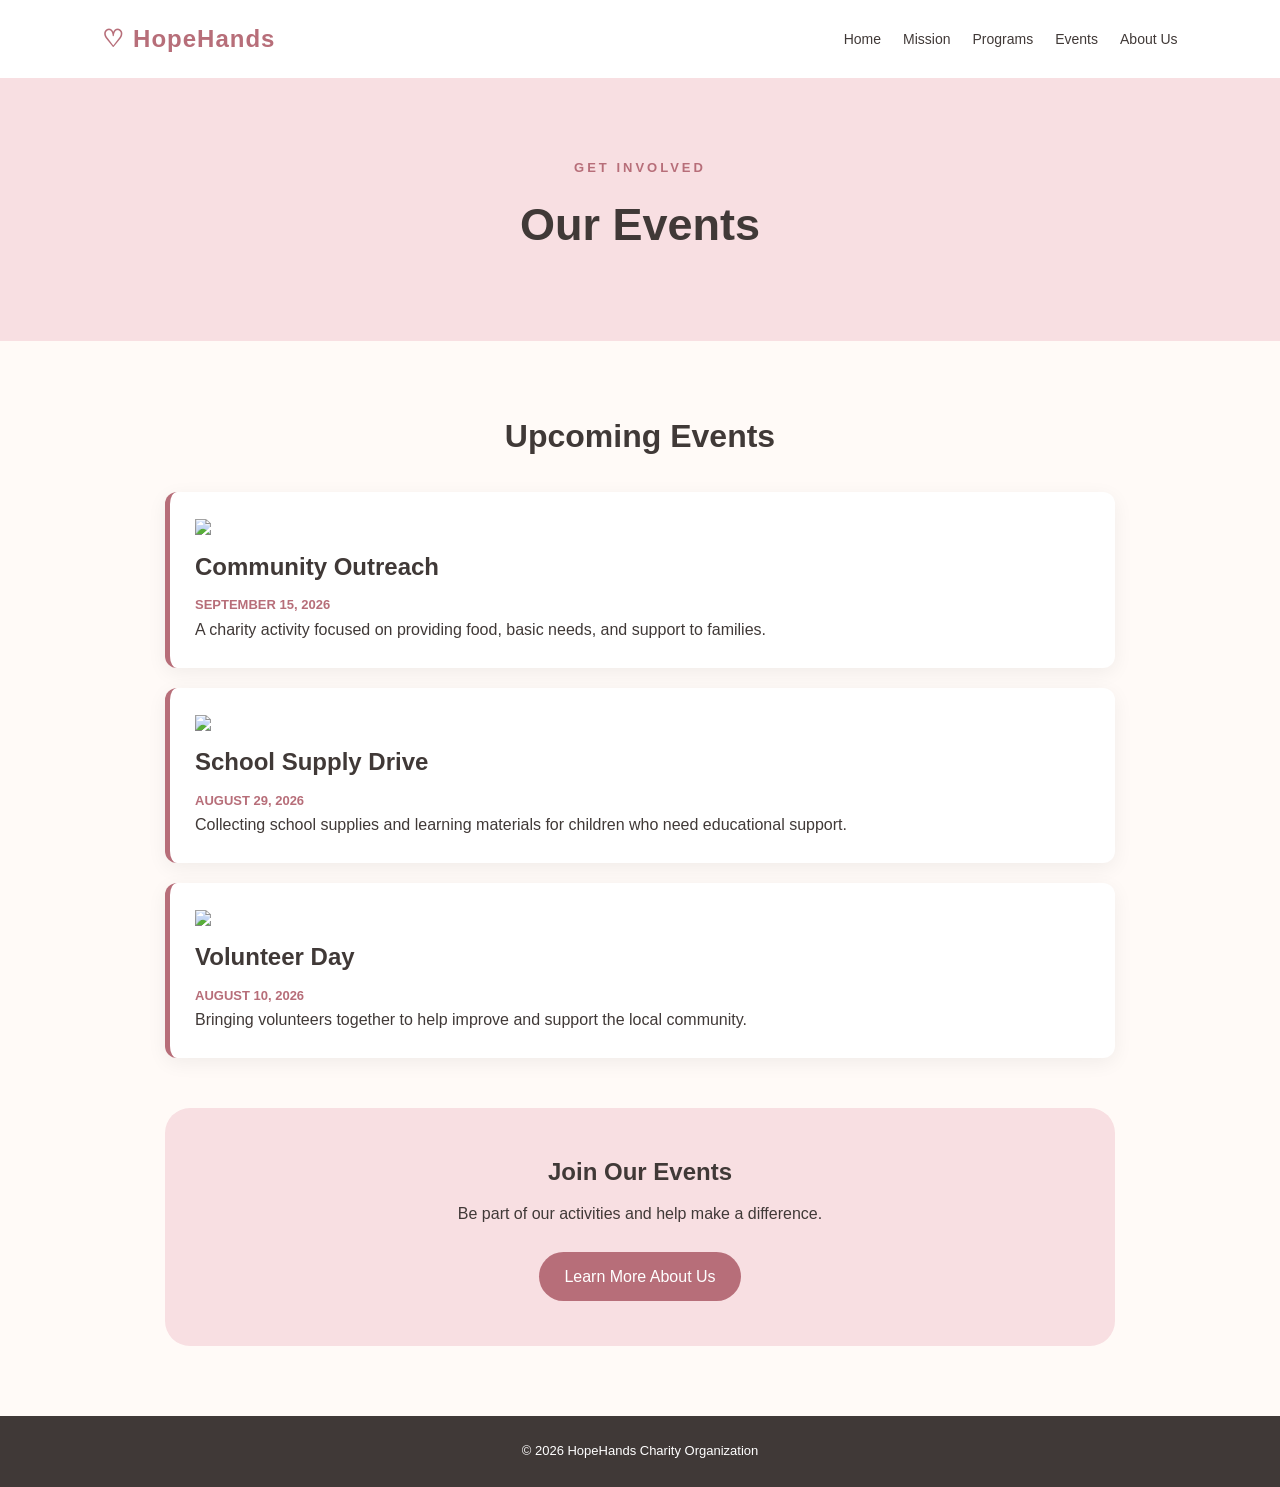
==== events.html @ 6075ef5d "Add files via upload" ====
<!DOCTYPE html>
<html lang="en">
<head>
    <meta charset="UTF-8">
    <meta name="viewport" content="width=device-width, initial-scale=1.0">
    <title>HopeHands | Events</title>
    <link rel="stylesheet" href="css.css">
</head>
<body>

<header>
    <nav>
        <h2>♡ HopeHands</h2>

        <ul>
            <li><a href="index.html">Home</a></li>
            <li><a href="mission.html">Mission</a></li>
            <li><a href="programs.html">Programs</a></li>
            <li><a href="events.html">Events</a></li>
            <li><a href="about us.html">About Us</a></li>
        </ul>
    </nav>
</header>

<section class="page-title">
    <p class="subtitle">GET INVOLVED</p>
    <h1>Our Events</h1>
</section>

<section class="content">

    <h2 class="section-heading">Upcoming Events</h2>

    <div class="event-box">
        <img src="d:\images\istockphoto-2155998567-612x612.jpg" width="500">
       
        <h2>Community Outreach</h2>
         <span>SEPTEMBER 15, 2026</span>
        <p>
            A charity activity focused on providing food,
            basic needs, and support to families.
        </p>
    </div>

    <div class="event-box">
        <img src="d:\images\images (2).jfif" width="200">
        

        <h2>School Supply Drive</h2>
        <span> AUGUST 29, 2026</span>
        <p>
            Collecting school supplies and learning materials
            for children who need educational support.
        </p>
    </div>

    <div class="event-box">
        <img src="d:\images\picture 3.jpg" width="500">

        <h2>Volunteer Day</h2>
         <span>AUGUST 10, 2026</span>
        <p>
            Bringing volunteers together to help improve
            and support the local community.
        </p>
    </div>

    <div class="call-action">

        <h2>Join Our Events</h2>

        <p>
            Be part of our activities and help make a difference.
        </p>

        <a href="about us.html" class="button">Learn More About Us</a>

    </div>

</section>

<footer>
    <p>© 2026 HopeHands Charity Organization</p>
</footer>

</body>
</html>
---- css.css ----
* {
    margin: 0;
    padding: 0;
    box-sizing: border-box;
}

body {
    font-family: Arial, sans-serif;
    background: #fffaf7;
    color: #403937;
    line-height: 1.6;
}

/* NAVIGATION */

header {
    background: white;
    padding: 20px 8%;
    box-shadow: 0 3px 15px rgba(0, 0, 0, 0.06);
}

nav {
    display: flex;
    justify-content: space-between;
    align-items: center;
}

nav h2 {
    color: #b76e79;
    letter-spacing: 1px;
}

nav ul {
    display: flex;
    gap: 22px;
    list-style: none;
}

nav a {
    text-decoration: none;
    color: #403937;
    font-size: 14px;
    transition: 0.3s;
}

nav a:hover {
    color: #b76e79;
}

/* HERO */

.hero {
    min-height: 600px;
    display: flex;
    align-items: center;
    padding: 70px 10%;
    background: linear-gradient(135deg, #fff3ef, #f8dfe2);
}

.hero-content {
    max-width: 650px;
}

.subtitle {
    color: #b76e79;
    font-size: 13px;
    font-weight: bold;
    letter-spacing: 3px;
}

.hero h1 {
    font-size: 65px;
    line-height: 1.1;
    margin: 15px 0;
}

.hero h1 span {
    color: #b76e79;
}

.hero-content > p:not(.subtitle) {
    max-width: 550px;
    margin-bottom: 25px;
}

/* BUTTON */

.button {
    display: inline-block;
    background: #b76e79;
    color: white;
    padding: 12px 25px;
    border-radius: 30px;
    text-decoration: none;
    transition: 0.3s;
}

.button:hover {
    background: #965864;
    transform: translateY(-3px);
}

/* HOME */

.welcome {
    text-align: center;
    max-width: 800px;
    margin: auto;
    padding: 80px 25px;
}

.welcome h2 {
    font-size: 35px;
    margin: 10px 0;
}

.welcome p:not(.subtitle) {
    margin-bottom: 25px;
}

/* PAGE TITLE */

.page-title {
    text-align: center;
    padding: 80px 20px;
    background: #f8dfe2;
}

.page-title h1 {
    font-size: 45px;
    margin-top: 10px;
}

/* CONTENT */

.content {
    max-width: 1000px;
    margin: auto;
    padding: 70px 25px;
}

/* MISSION */

.mission-box {
    background: white;
    padding: 35px;
    margin-bottom: 25px;
    text-align: center;
    border-radius: 20px;
    box-shadow: 0 8px 25px rgba(0, 0, 0, 0.07);
    transition: 0.3s;
}

.mission-box:hover {
    transform: translateY(-5px);
}

.mission-box h2 {
    margin-bottom: 10px;
}

/* ICON */

.icon {
    font-size: 38px;
    color: #b76e79;
    margin-bottom: 10px;
}

/* PROGRAMS */

.program-intro {
    text-align: center;
    max-width: 700px;
    margin: 0 auto 40px;
}

.cards {
    display: flex;
    gap: 25px;
}

.card {
    flex: 1;
    background: white;
    padding: 30px;
    text-align: center;
    border-radius: 20px;
    box-shadow: 0 8px 25px rgba(0, 0, 0, 0.07);
    
}

.card:hover {
    transform: translateY(-8px);
}

.card h2 {
    margin-bottom: 10px;
}

.call-action {
    margin-top: 50px;
    padding: 45px;
    text-align: center;
    background: #f8dfe2;
    border-radius: 25px;
}

.call-action p {
    margin: 10px 0 25px;
}

/* EVENTS */

.section-heading {
    text-align: center;
    font-size: 32px;
    margin-bottom: 30px;
}

.event-box {
    background: white;
    padding: 25px;
    margin-bottom: 20px;
    border-left: 5px solid #b76e79;
    border-radius: 12px;
    box-shadow: 0 5px 20px rgba(0, 0, 0, 0.06);
}

.event-box span {
    color: #b76e79;
    font-size: 13px;
    font-weight: bold;
}

.event-box h2 {
    margin: 5px 0;
}

/* ABOUT */

.about-section {
    max-width: 1000px;
    margin: auto;
    padding: 80px 25px;
    display: flex;
    align-items: center;
    gap: 60p;
}

.about-text {
    flex: 1;
}

.about-text h2 {
    font-size: 38px;
    margin: 10px 0 20px;
}

.about-text p {
    margin-bottom: 18px;
}

.about-card {
    flex: 1;
    text-align: center;
    padding: 50px 35px;
    background: #f8dfe2;
    border-radius: 25px;
}

/* FOOTER */

footer {
    text-align: center;
    padding: 25px;
    background: #403937;
    color: white;
    font-size: 13px;
}

/* RESPONSIVE */

@media (max-width: 768px) {

    nav {
        flex-direction: column;
        gap: 15px;
    }

    nav ul {
        flex-wrap: wrap;
        justify-content: center;
        gap: 12px;
    }

    .hero {
        min-height: 500px;
        padding: 50px 8%;
    }

    .hero h1 {
        font-size: 45px;
    }

    .cards {
        flex-direction: column;
    }

    .about-section {
        flex-direction: column;
    }

    .page-title h1 {
        font-size: 38px;
    }
}
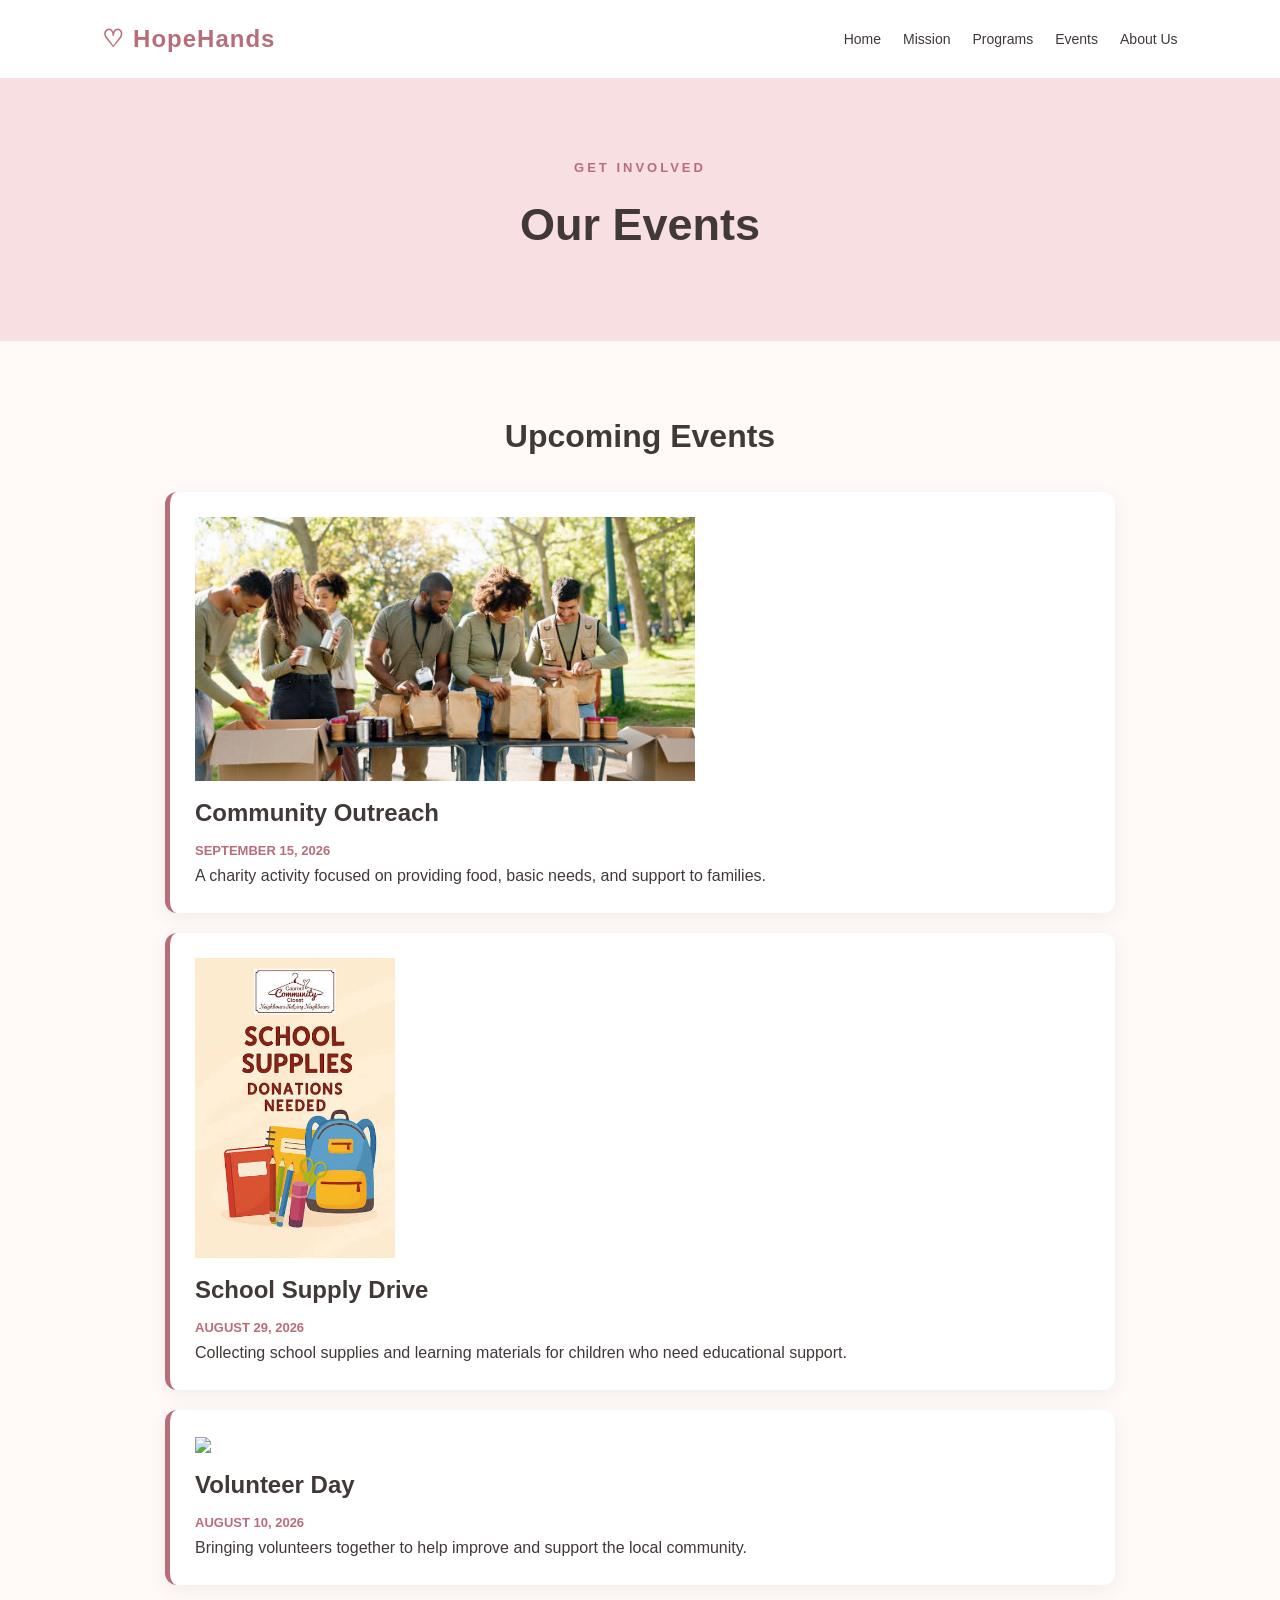
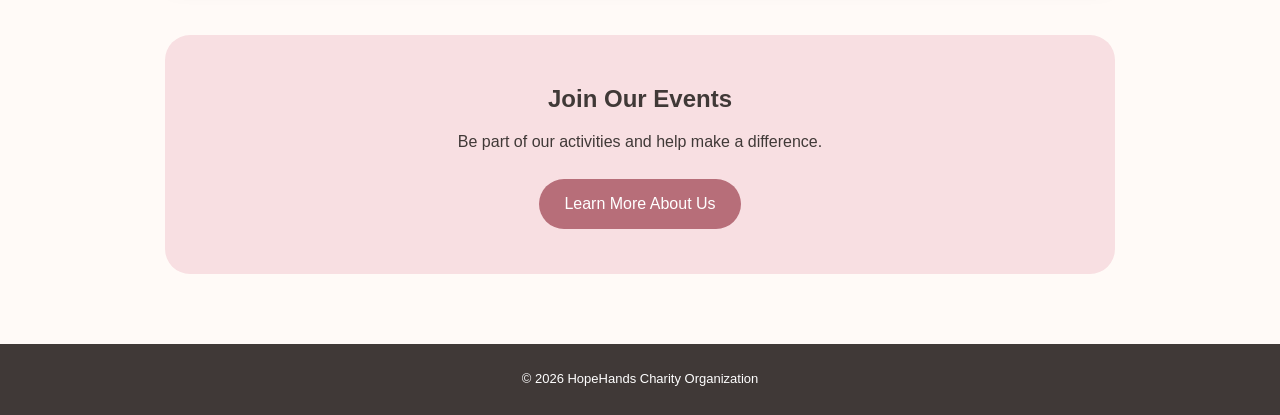
==== commit c055ade6: "Add files via upload" ====
--- a/events.html
+++ b/events.html
@@ -8,6 +8,7 @@
 </head>
 <body>
 
+
 <header>
     <nav>
         <h2>♡ HopeHands</h2>
@@ -17,23 +18,25 @@
             <li><a href="mission.html">Mission</a></li>
             <li><a href="programs.html">Programs</a></li>
             <li><a href="events.html">Events</a></li>
-            <li><a href="about us.html">About Us</a></li>
+            <li><a href="about-us.html">About Us</a></li>
         </ul>
     </nav>
 </header>
+
 
 <section class="page-title">
     <p class="subtitle">GET INVOLVED</p>
     <h1>Our Events</h1>
 </section>
 
+
 <section class="content">
 
     <h2 class="section-heading">Upcoming Events</h2>
 
     <div class="event-box">
-        <img src="d:\images\istockphoto-2155998567-612x612.jpg" width="500">
-       
+        <img src="images/istockphoto-2155998567-612x612.jpg" width="500">
+        
         <h2>Community Outreach</h2>
          <span>SEPTEMBER 15, 2026</span>
         <p>
@@ -43,11 +46,10 @@
     </div>
 
     <div class="event-box">
-        <img src="d:\images\images (2).jfif" width="200">
-        
+        <img src="images/vision.jfif" width="200">
 
         <h2>School Supply Drive</h2>
-        <span> AUGUST 29, 2026</span>
+        <span>AUGUST 29, 2026</span>
         <p>
             Collecting school supplies and learning materials
             for children who need educational support.
@@ -55,7 +57,7 @@
     </div>
 
     <div class="event-box">
-        <img src="d:\images\picture 3.jpg" width="500">
+        <img src="images/picture-3.jpg" width="500">
 
         <h2>Volunteer Day</h2>
          <span>AUGUST 10, 2026</span>
@@ -73,11 +75,12 @@
             Be part of our activities and help make a difference.
         </p>
 
-        <a href="about us.html" class="button">Learn More About Us</a>
+        <a href="about-us.html" class="button">Learn More About Us</a>
 
     </div>
 
 </section>
+
 
 <footer>
     <p>© 2026 HopeHands Charity Organization</p>
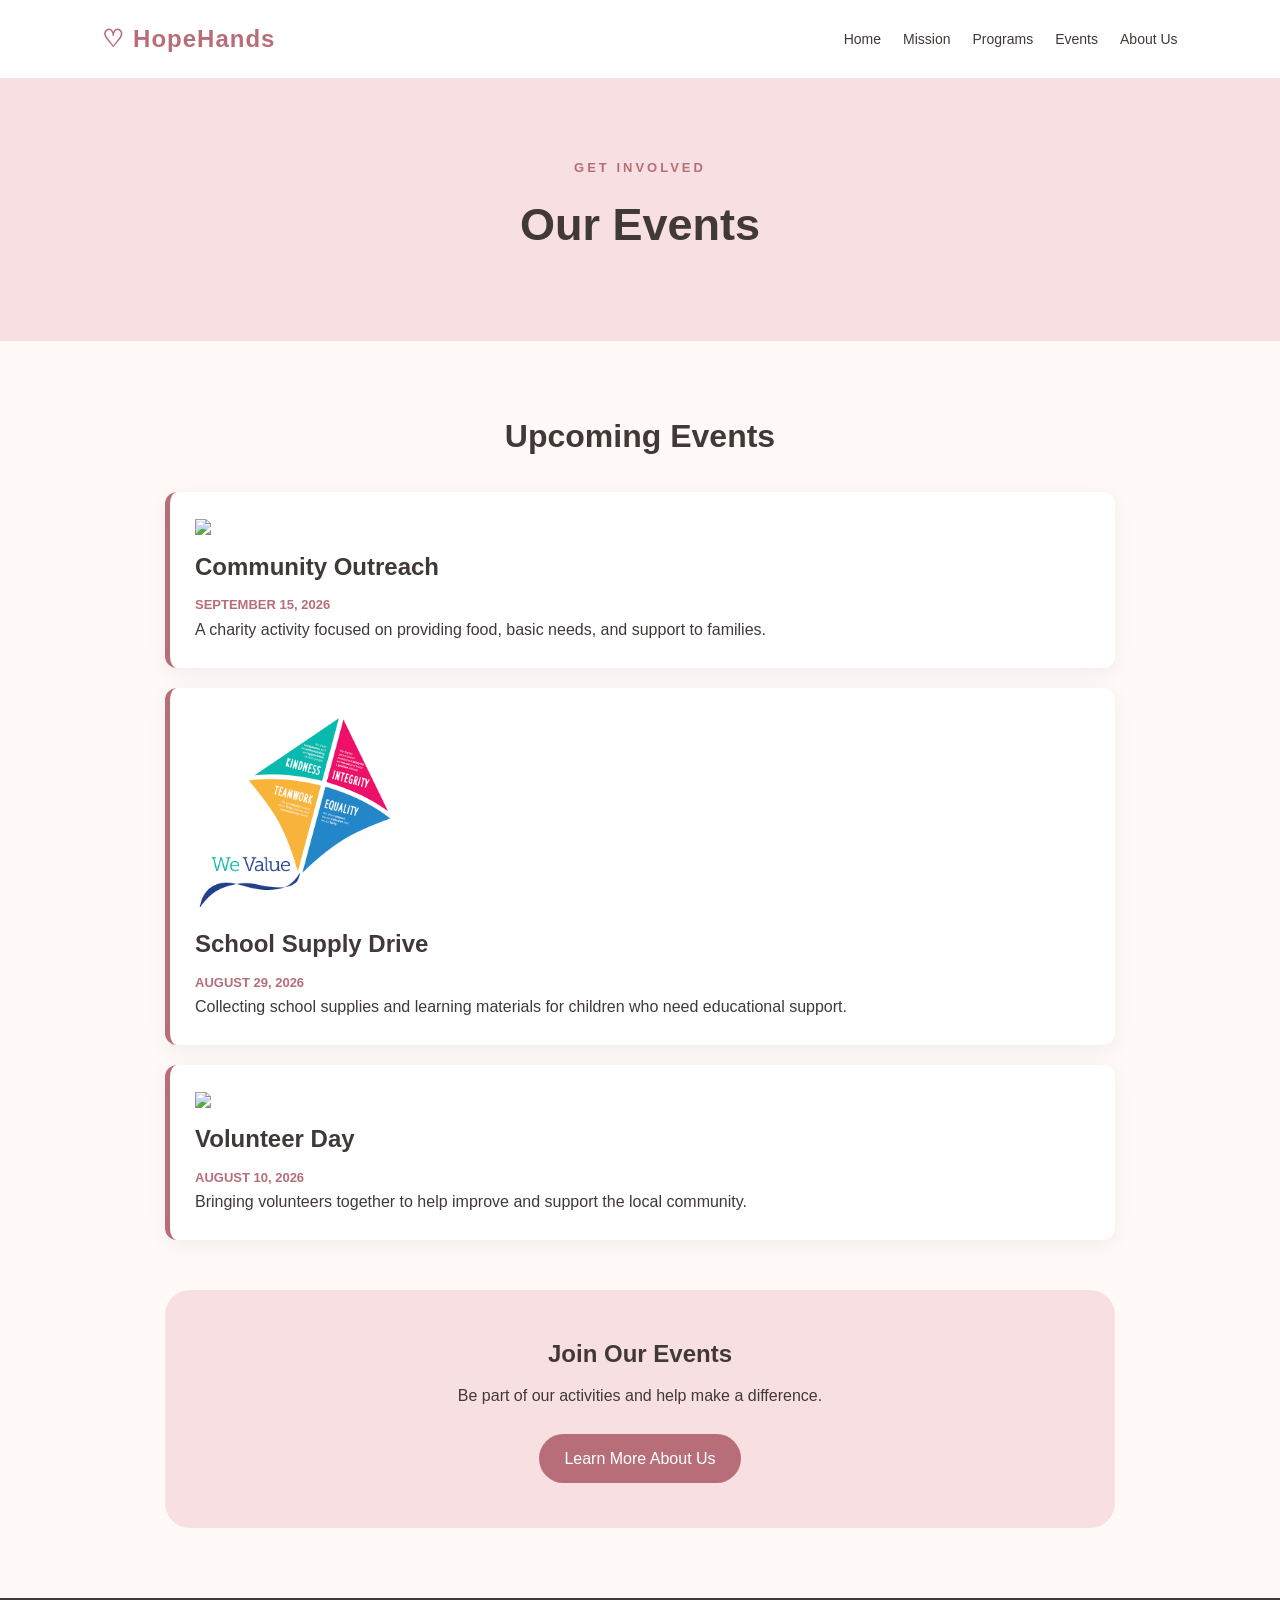
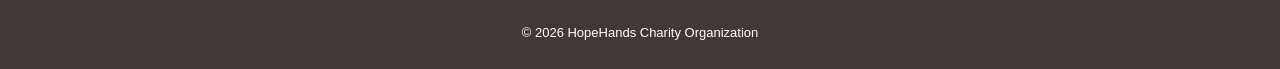
==== commit 074fca0d: "Add files via upload" ====
--- a/events.html
+++ b/events.html
@@ -35,7 +35,7 @@
     <h2 class="section-heading">Upcoming Events</h2>
 
     <div class="event-box">
-        <img src="images/istockphoto-2155998567-612x612.jpg" width="500">
+        <img src="images/istockphoto.jpg" width="500">
         
         <h2>Community Outreach</h2>
          <span>SEPTEMBER 15, 2026</span>
@@ -46,7 +46,7 @@
     </div>
 
     <div class="event-box">
-        <img src="images/vision.jfif" width="200">
+        <img src="images/images.png" width="200">
 
         <h2>School Supply Drive</h2>
         <span>AUGUST 29, 2026</span>
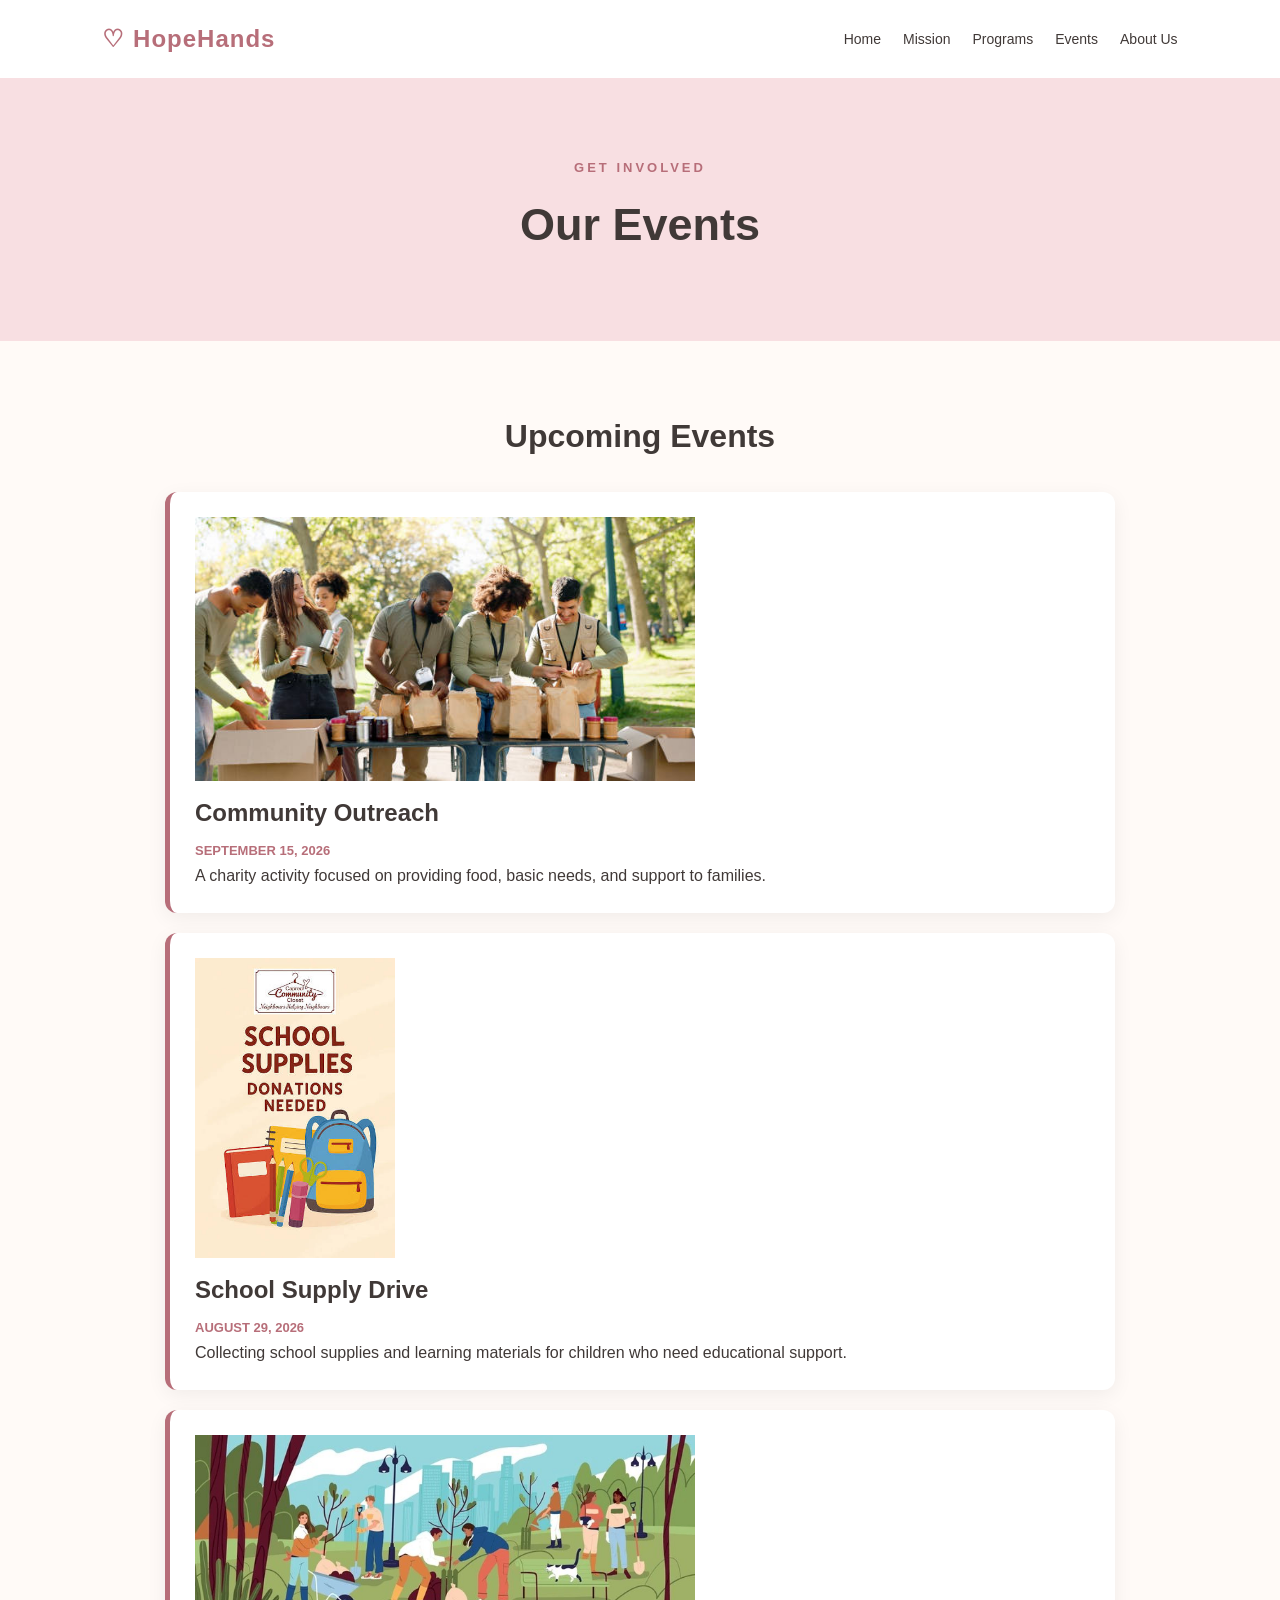
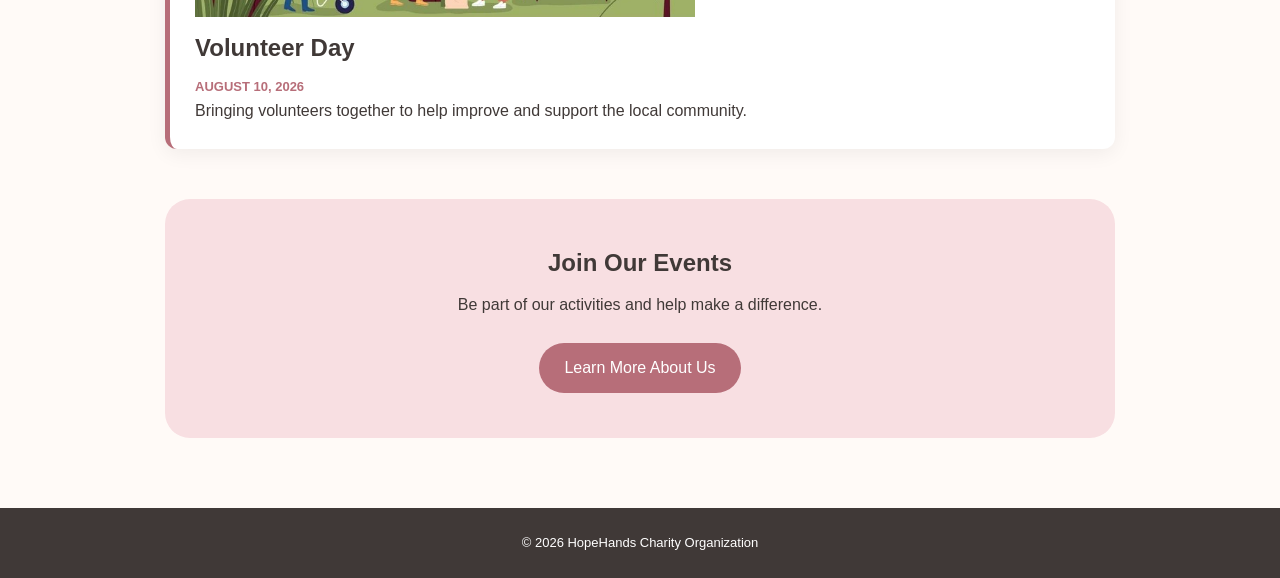
==== commit 1685b04c: "Add files via upload" ====
--- a/events.html
+++ b/events.html
@@ -46,7 +46,7 @@
     </div>
 
     <div class="event-box">
-        <img src="images/images.png" width="200">
+        <img src="images/vision.jfif" width="200">
 
         <h2>School Supply Drive</h2>
         <span>AUGUST 29, 2026</span>
